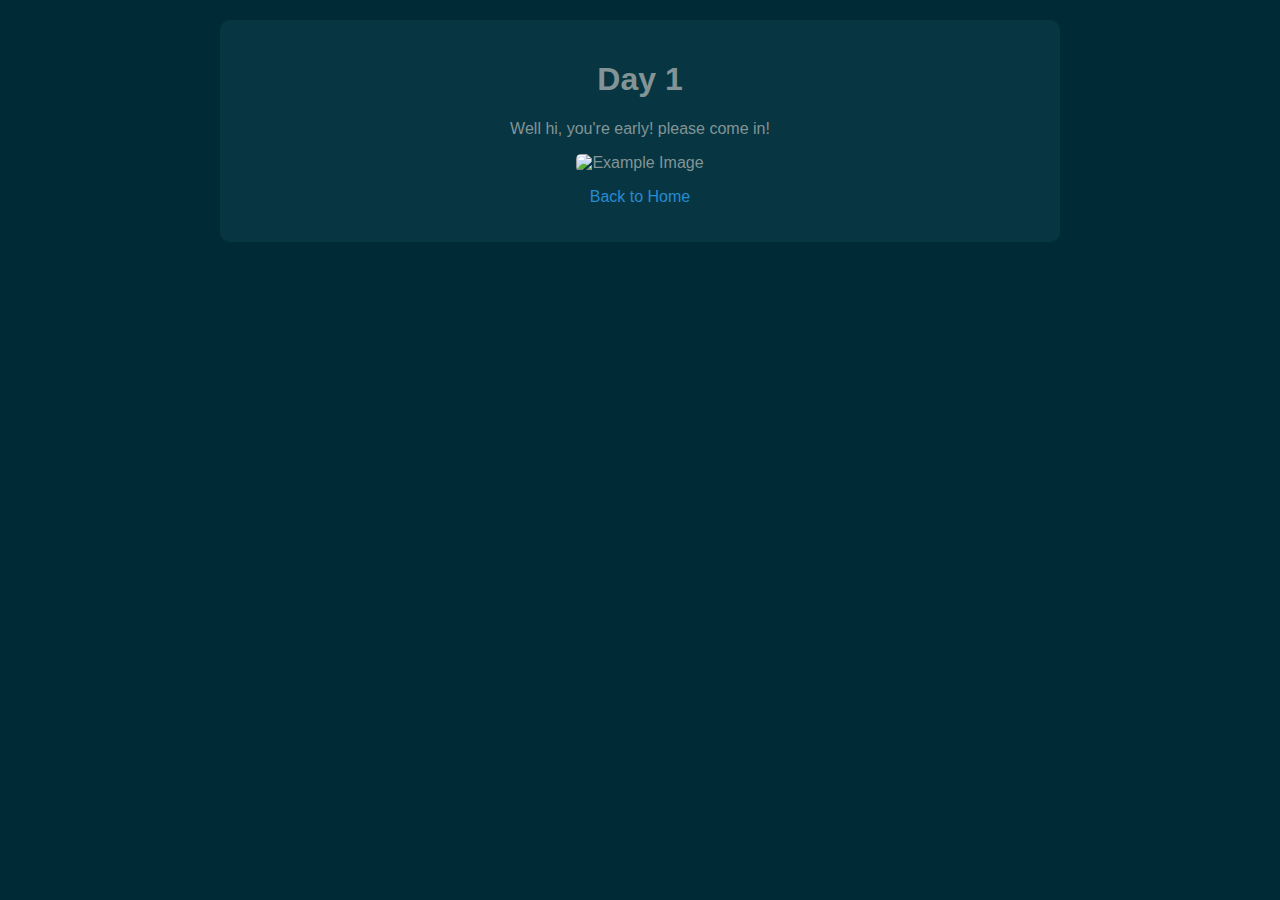
==== post1.html @ fd9c3e8e "Update and rename Post1.html to post1.html" ====
<!DOCTYPE html>
<html lang="en">
<head>
    <meta charset="UTF-8">
    <meta name="viewport" content="width=device-width, initial-scale=1.0">
    <title>Post 1</title>
    <link rel="stylesheet" href="style.css">
</head>
<body>
    <div class="container">
        <h1>Day 1</h1>
        <p>Well hi, you're early! please come in!</p>
        <img src="example-image.jpg" alt="Example Image">
        <p><a href="index.html">Back to Home</a></p>
    </div>
</body>
</html>
---- style.css ----
body {
    font-family: Arial, sans-serif;
    background-color: #002b36;
    color: #839496;
    margin: 0;
    padding: 20px;
    text-align: center;
}
a {
    color: #268bd2;
    text-decoration: none;
}
a:hover {
    text-decoration: underline;
}
.container {
    max-width: 800px;
    margin: auto;
    padding: 20px;
    background: #073642;
    border-radius: 10px;
}
img {
    max-width: 100%;
    height: auto;
    border-radius: 5px;
}
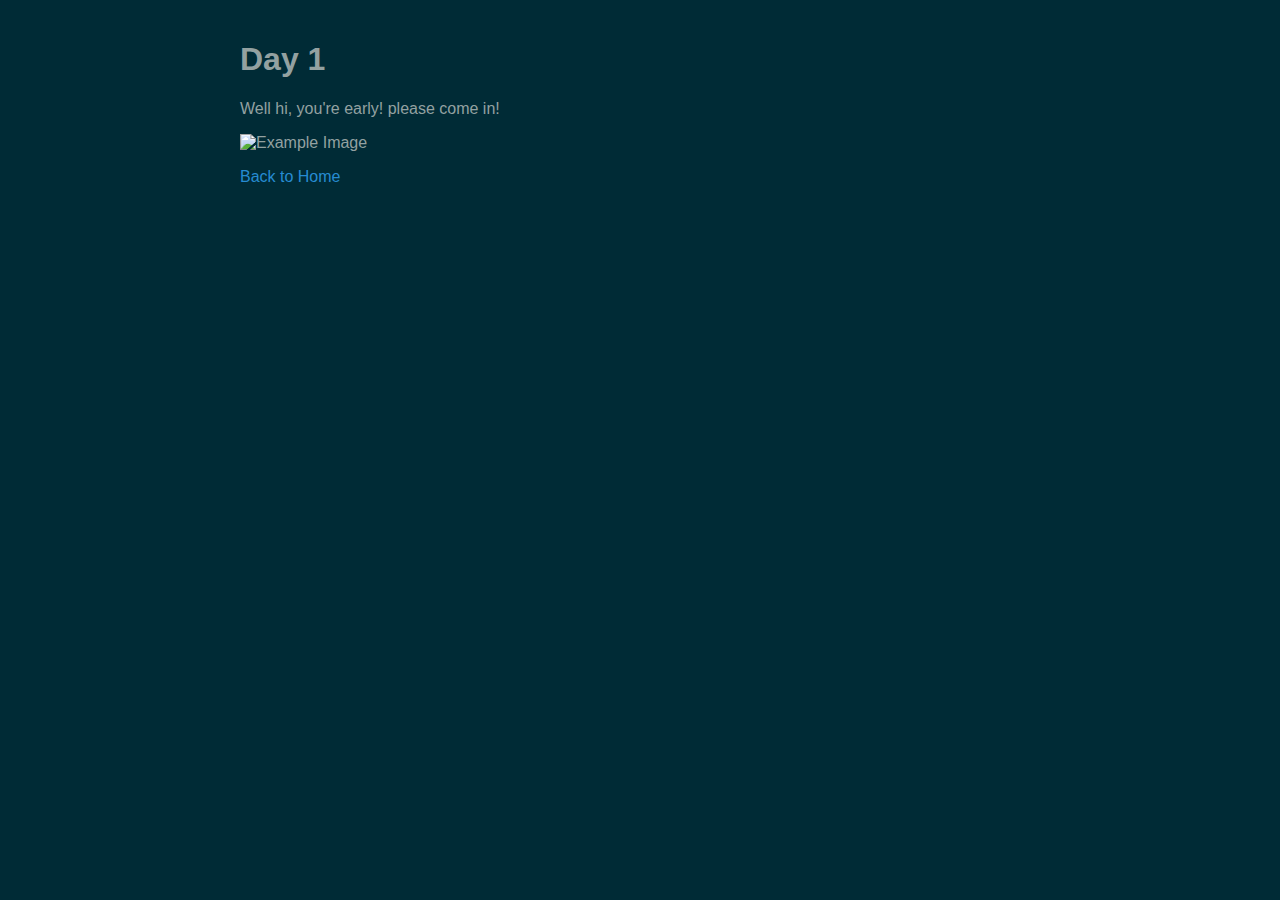
==== commit 0a870093: "cat" ====
--- a/post1.html
+++ b/post1.html
@@ -10,7 +10,7 @@
     <div class="container">
         <h1>Day 1</h1>
         <p>Well hi, you're early! please come in!</p>
-        <img src="example-image.jpg" alt="Example Image">
+        <img src="imqges/cat.jpg" alt="Example Image">
         <p><a href="index.html">Back to Home</a></p>
     </div>
 </body>
--- a/style.css
+++ b/style.css
@@ -1,27 +1,24 @@
 body {
+    background-color: #002b36;
+    color: #93a1a1;
     font-family: Arial, sans-serif;
-    background-color: #002b36;
-    color: #839496;
-    margin: 0;
+    max-width: 800px;
+    margin: auto;
     padding: 20px;
-    text-align: center;
 }
+
 a {
     color: #268bd2;
     text-decoration: none;
 }
+
 a:hover {
     text-decoration: underline;
 }
-.container {
-    max-width: 800px;
-    margin: auto;
-    padding: 20px;
-    background: #073642;
-    border-radius: 10px;
-}
+
 img {
     max-width: 100%;
     height: auto;
-    border-radius: 5px;
+    display: block;
+    margin: 10px auto;
 }
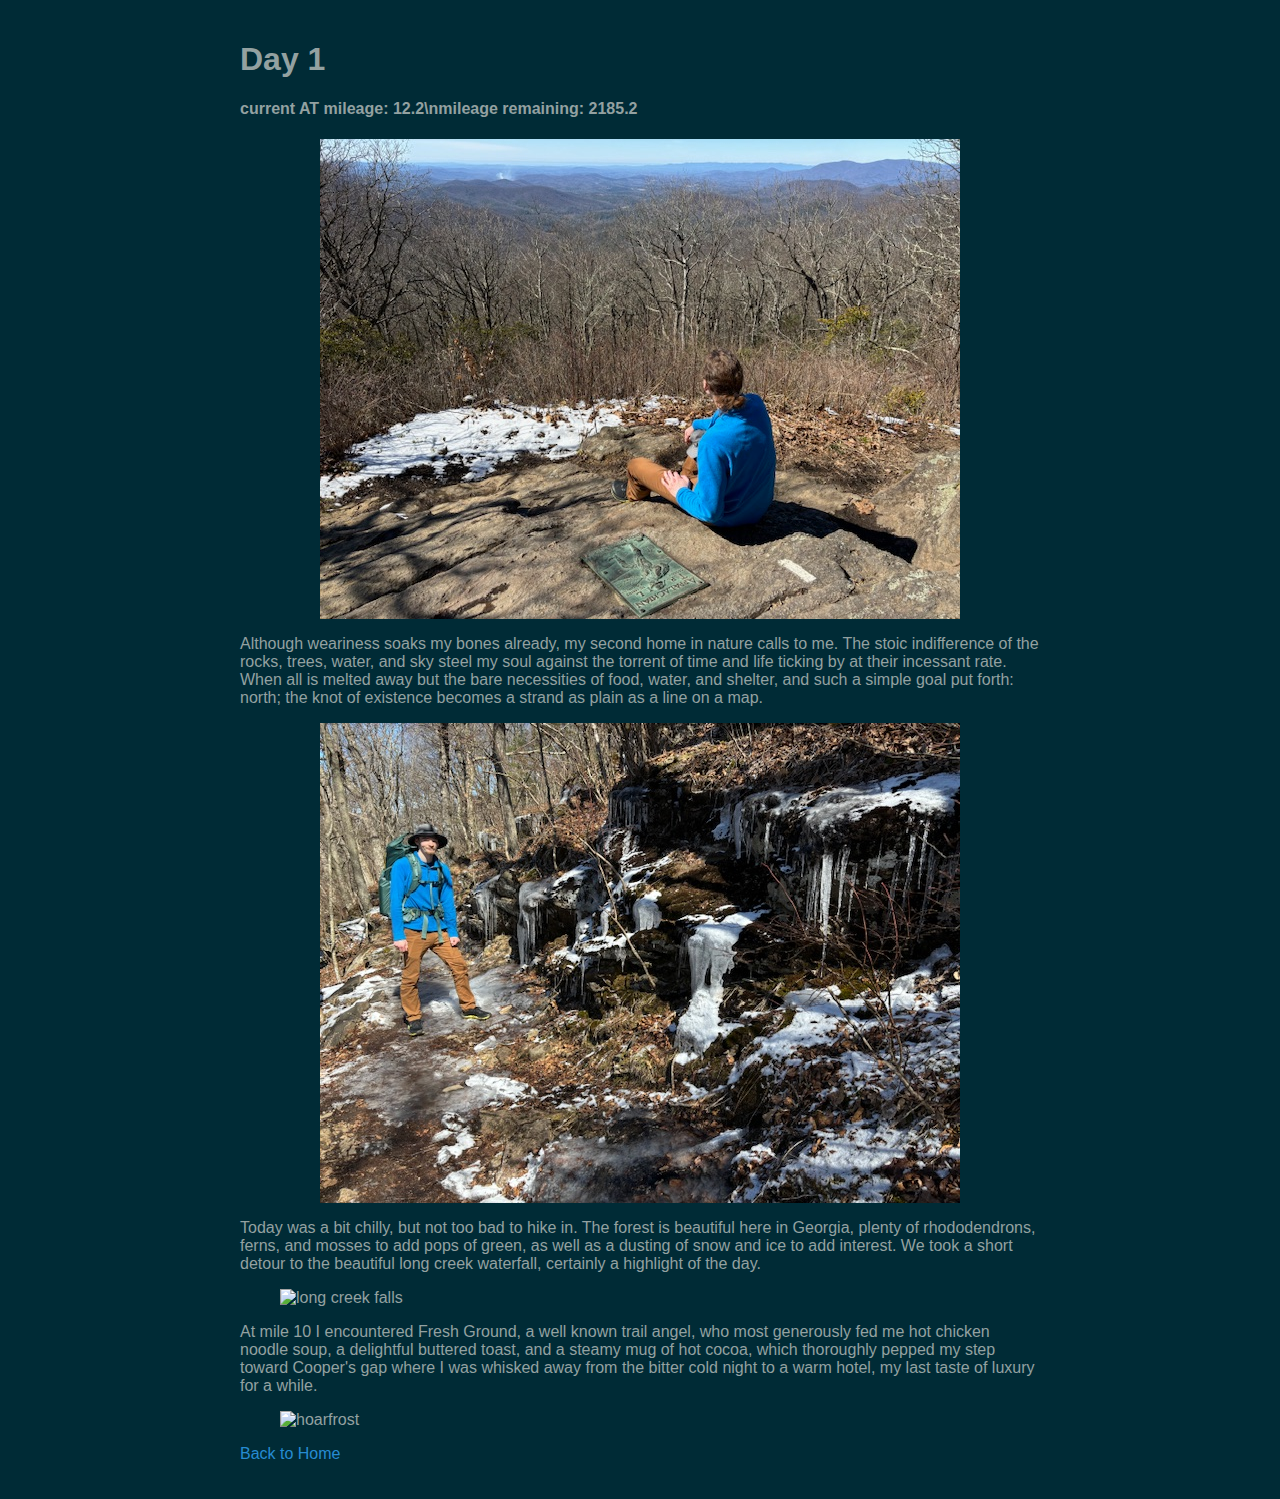
==== commit cdc8b130: "post 1" ====
--- a/post1.html
+++ b/post1.html
@@ -9,9 +9,16 @@
 <body>
     <div class="container">
         <h1>Day 1</h1>
-        <p>Well hi, you're early! please come in!</p>
-        <img src="imqges/cat.jpg" alt="Example Image">
+	<h4>current AT mileage: 12.2\nmileage remaining: 2185.2</h4>
+        <img src="images/springermountaintop.jpg" alt="Bryce atop Springer mountain">
+	<p>Although weariness soaks my bones already, my second home in nature calls to me. The stoic indifference of the rocks, trees, water, and sky steel my soul against the torrent of time and life ticking by at their incessant rate. When all is melted away but the bare necessities of food, water, and shelter, and such a simple goal put forth: north; the knot of existence becomes a strand as plain as a line on a map.</p>
+	<img src="images/mewithicicles.jpg" alt="Bryce with icicles">
+	<p>Today was a bit chilly, but not too bad to hike in. The forest is beautiful here in Georgia, plenty of rhododendrons, ferns, and mosses to add pops of green, as well as a dusting of snow and ice to add interest. We took a short detour to the beautiful long creek waterfall, certainly a highlight of the day.</p>
+	<img src="longcreekfalls.jpg" alt="long creek falls">
+	<p>At mile 10 I encountered Fresh Ground, a well known trail angel, who most generously fed me hot chicken noodle soup, a delightful buttered toast, and a steamy mug of hot cocoa, which thoroughly pepped my step toward Cooper's gap where I was whisked away from the bitter cold night to a warm hotel, my last taste of luxury for a while.</p>
+	<img src="images/blog_hoarfrost.jpg" alt="hoarfrost">
         <p><a href="index.html">Back to Home</a></p>
     </div>
 </body>
 </html>
+
--- a/style.css
+++ b/style.css
@@ -17,7 +17,8 @@
 }
 
 img {
-    max-width: 100%;
+    max-width: 90%;
+    max-height: 90vh;
     height: auto;
     display: block;
     margin: 10px auto;
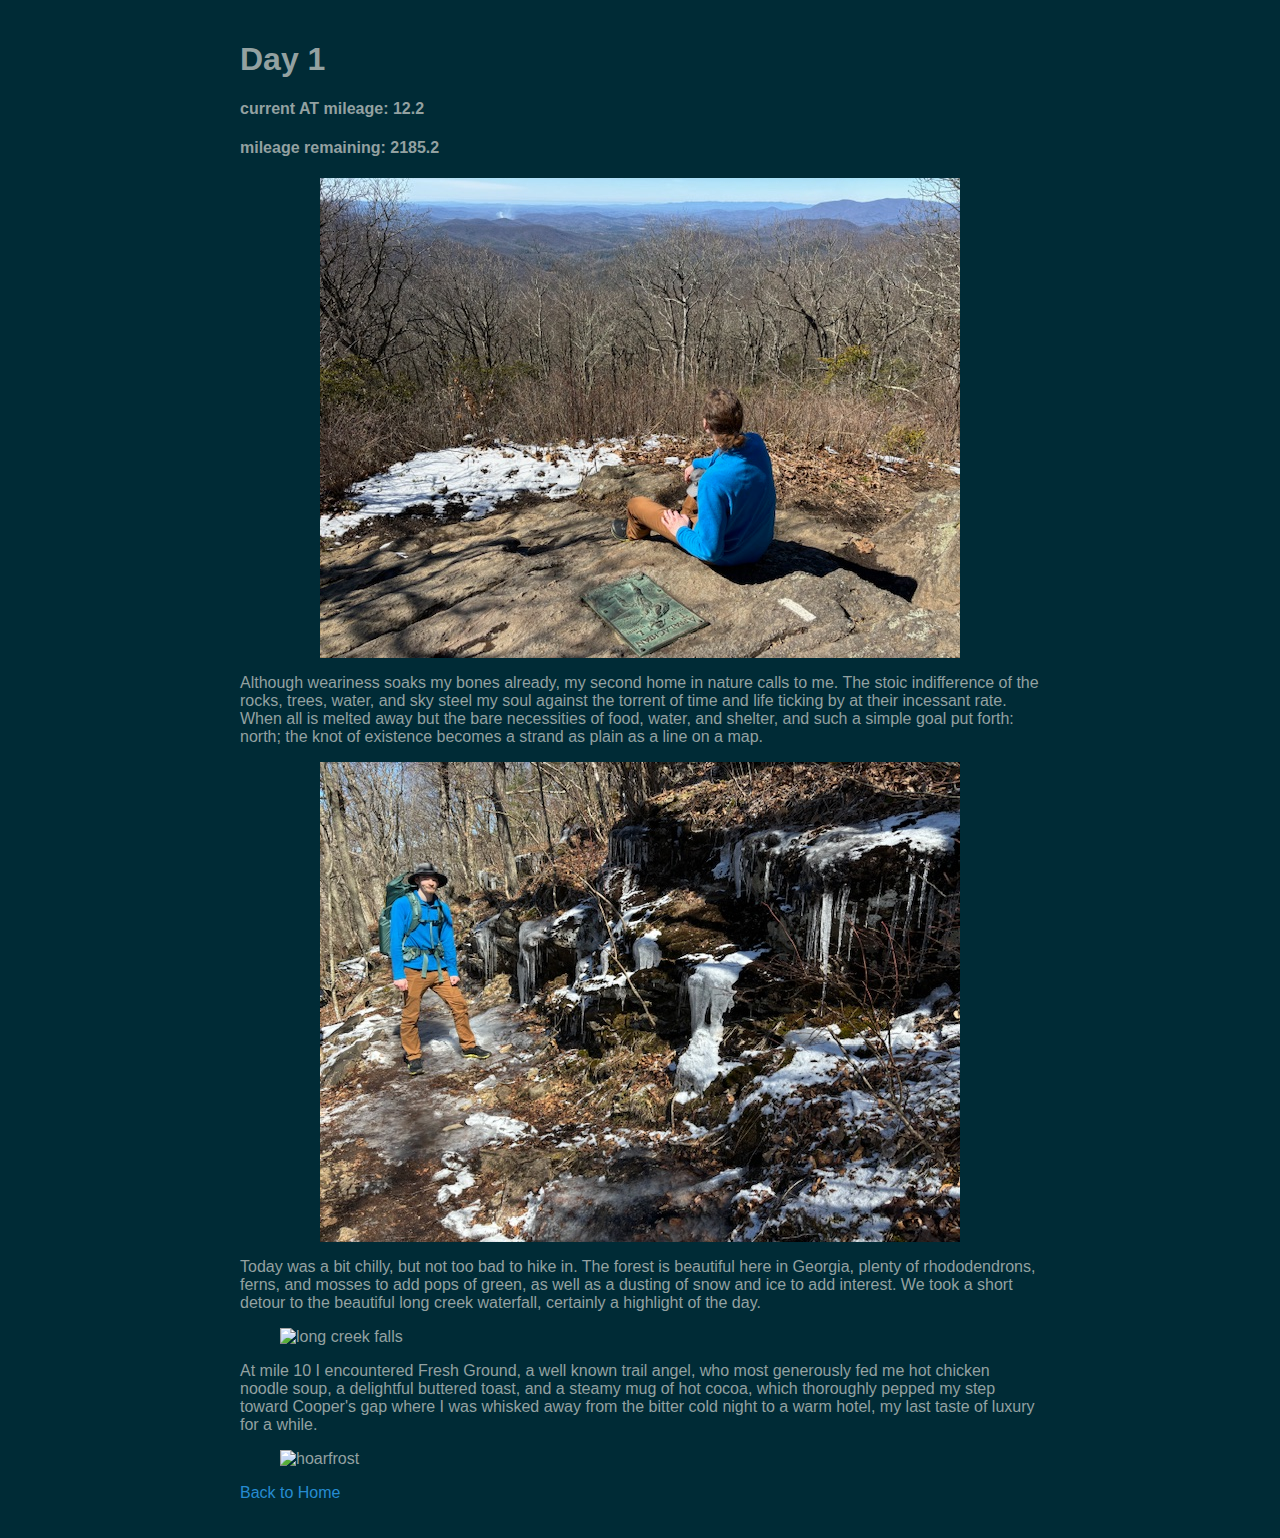
==== commit cc84e2ff: "post 1 fix" ====
--- a/post1.html
+++ b/post1.html
@@ -9,7 +9,8 @@
 <body>
     <div class="container">
         <h1>Day 1</h1>
-	<h4>current AT mileage: 12.2\nmileage remaining: 2185.2</h4>
+	<h4>current AT mileage: 12.2</h4>
+	<h4>mileage remaining: 2185.2</h4>
         <img src="images/springermountaintop.jpg" alt="Bryce atop Springer mountain">
 	<p>Although weariness soaks my bones already, my second home in nature calls to me. The stoic indifference of the rocks, trees, water, and sky steel my soul against the torrent of time and life ticking by at their incessant rate. When all is melted away but the bare necessities of food, water, and shelter, and such a simple goal put forth: north; the knot of existence becomes a strand as plain as a line on a map.</p>
 	<img src="images/mewithicicles.jpg" alt="Bryce with icicles">
--- a/style.css
+++ b/style.css
@@ -23,3 +23,9 @@
     display: block;
     margin: 10px auto;
 }
+
+.no-bullets {
+  list-style-type: none; /* Removes bullet points */
+  padding: 0; /* Removes default padding */
+  margin: 0; /* Removes default margin */
+}
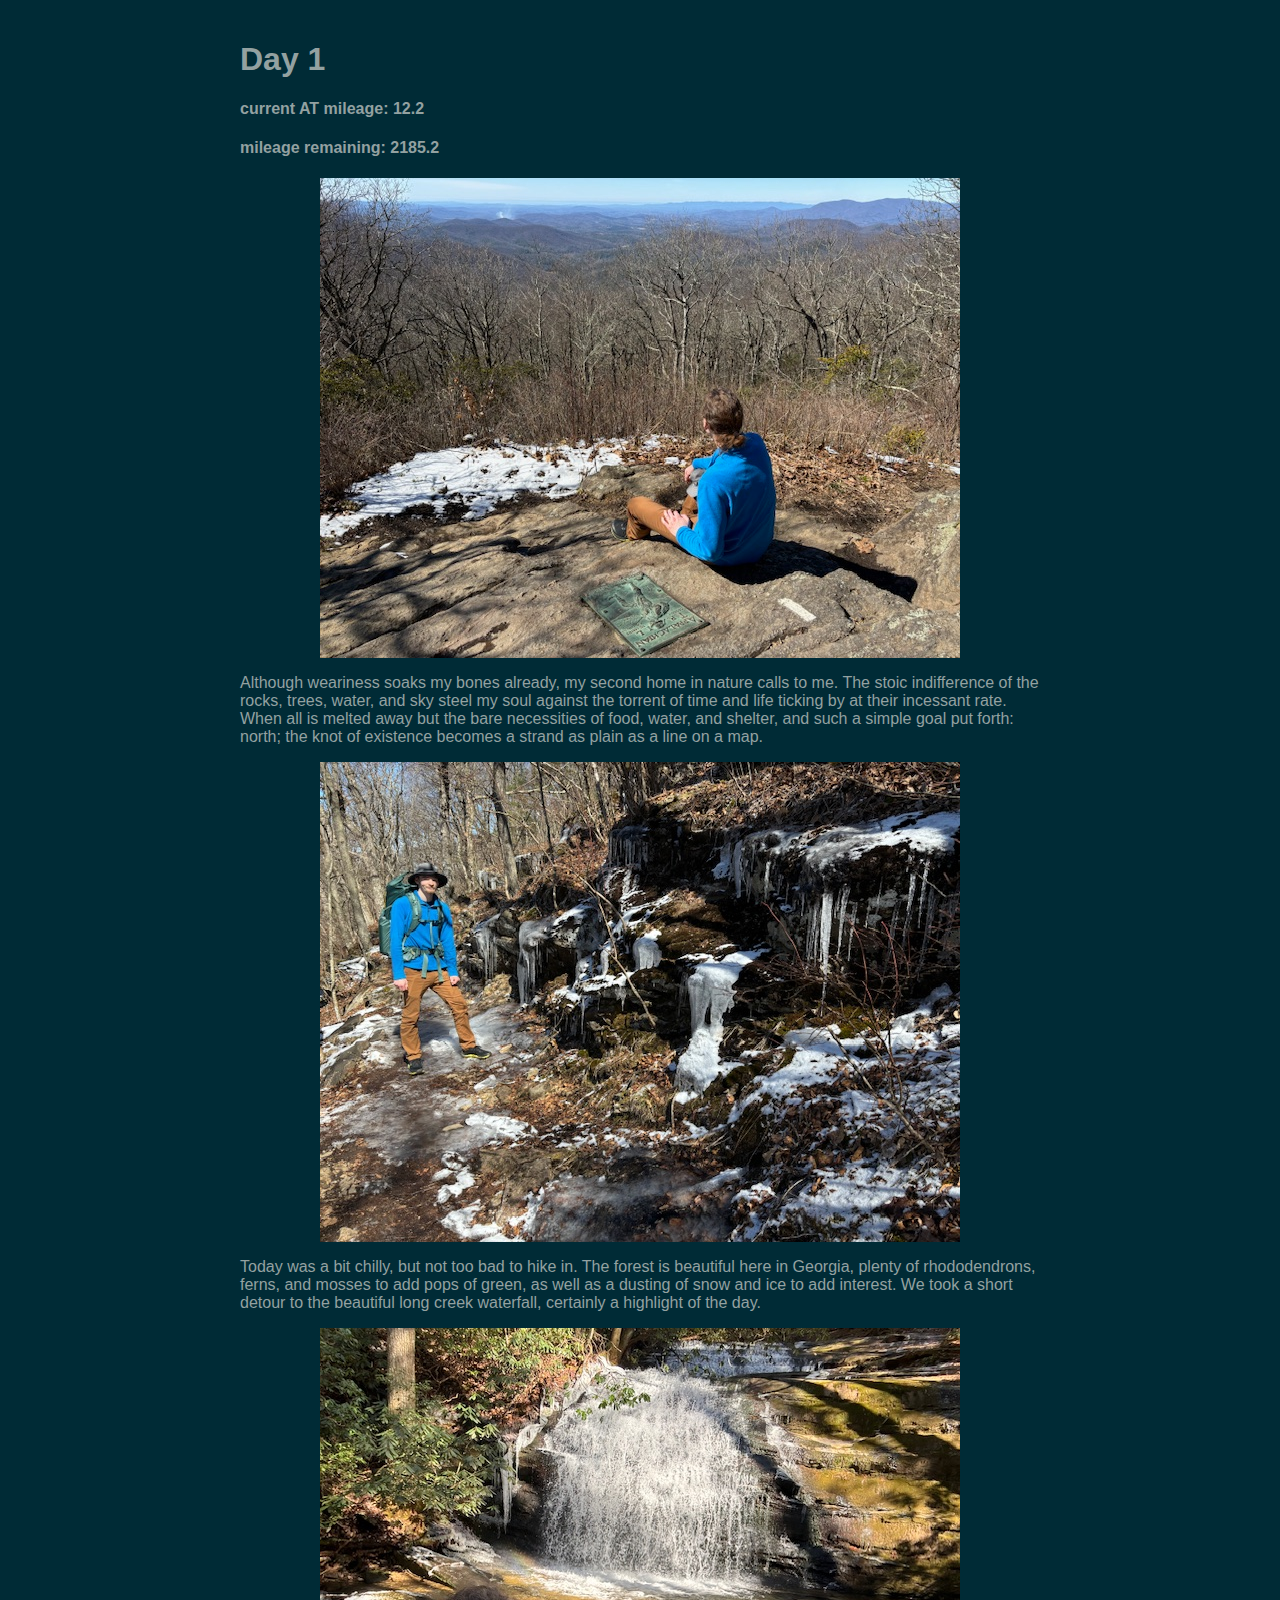
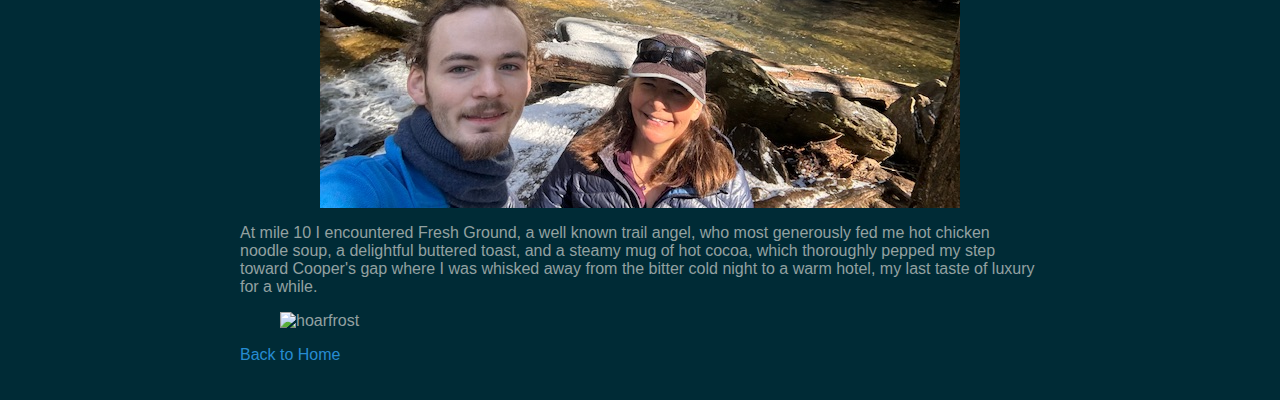
==== commit fbe1de0c: "post 1 fix 2" ====
--- a/post1.html
+++ b/post1.html
@@ -15,7 +15,7 @@
 	<p>Although weariness soaks my bones already, my second home in nature calls to me. The stoic indifference of the rocks, trees, water, and sky steel my soul against the torrent of time and life ticking by at their incessant rate. When all is melted away but the bare necessities of food, water, and shelter, and such a simple goal put forth: north; the knot of existence becomes a strand as plain as a line on a map.</p>
 	<img src="images/mewithicicles.jpg" alt="Bryce with icicles">
 	<p>Today was a bit chilly, but not too bad to hike in. The forest is beautiful here in Georgia, plenty of rhododendrons, ferns, and mosses to add pops of green, as well as a dusting of snow and ice to add interest. We took a short detour to the beautiful long creek waterfall, certainly a highlight of the day.</p>
-	<img src="longcreekfalls.jpg" alt="long creek falls">
+	<img src="images/longcreekfalls.jpg" alt="long creek falls">
 	<p>At mile 10 I encountered Fresh Ground, a well known trail angel, who most generously fed me hot chicken noodle soup, a delightful buttered toast, and a steamy mug of hot cocoa, which thoroughly pepped my step toward Cooper's gap where I was whisked away from the bitter cold night to a warm hotel, my last taste of luxury for a while.</p>
 	<img src="images/blog_hoarfrost.jpg" alt="hoarfrost">
         <p><a href="index.html">Back to Home</a></p>
